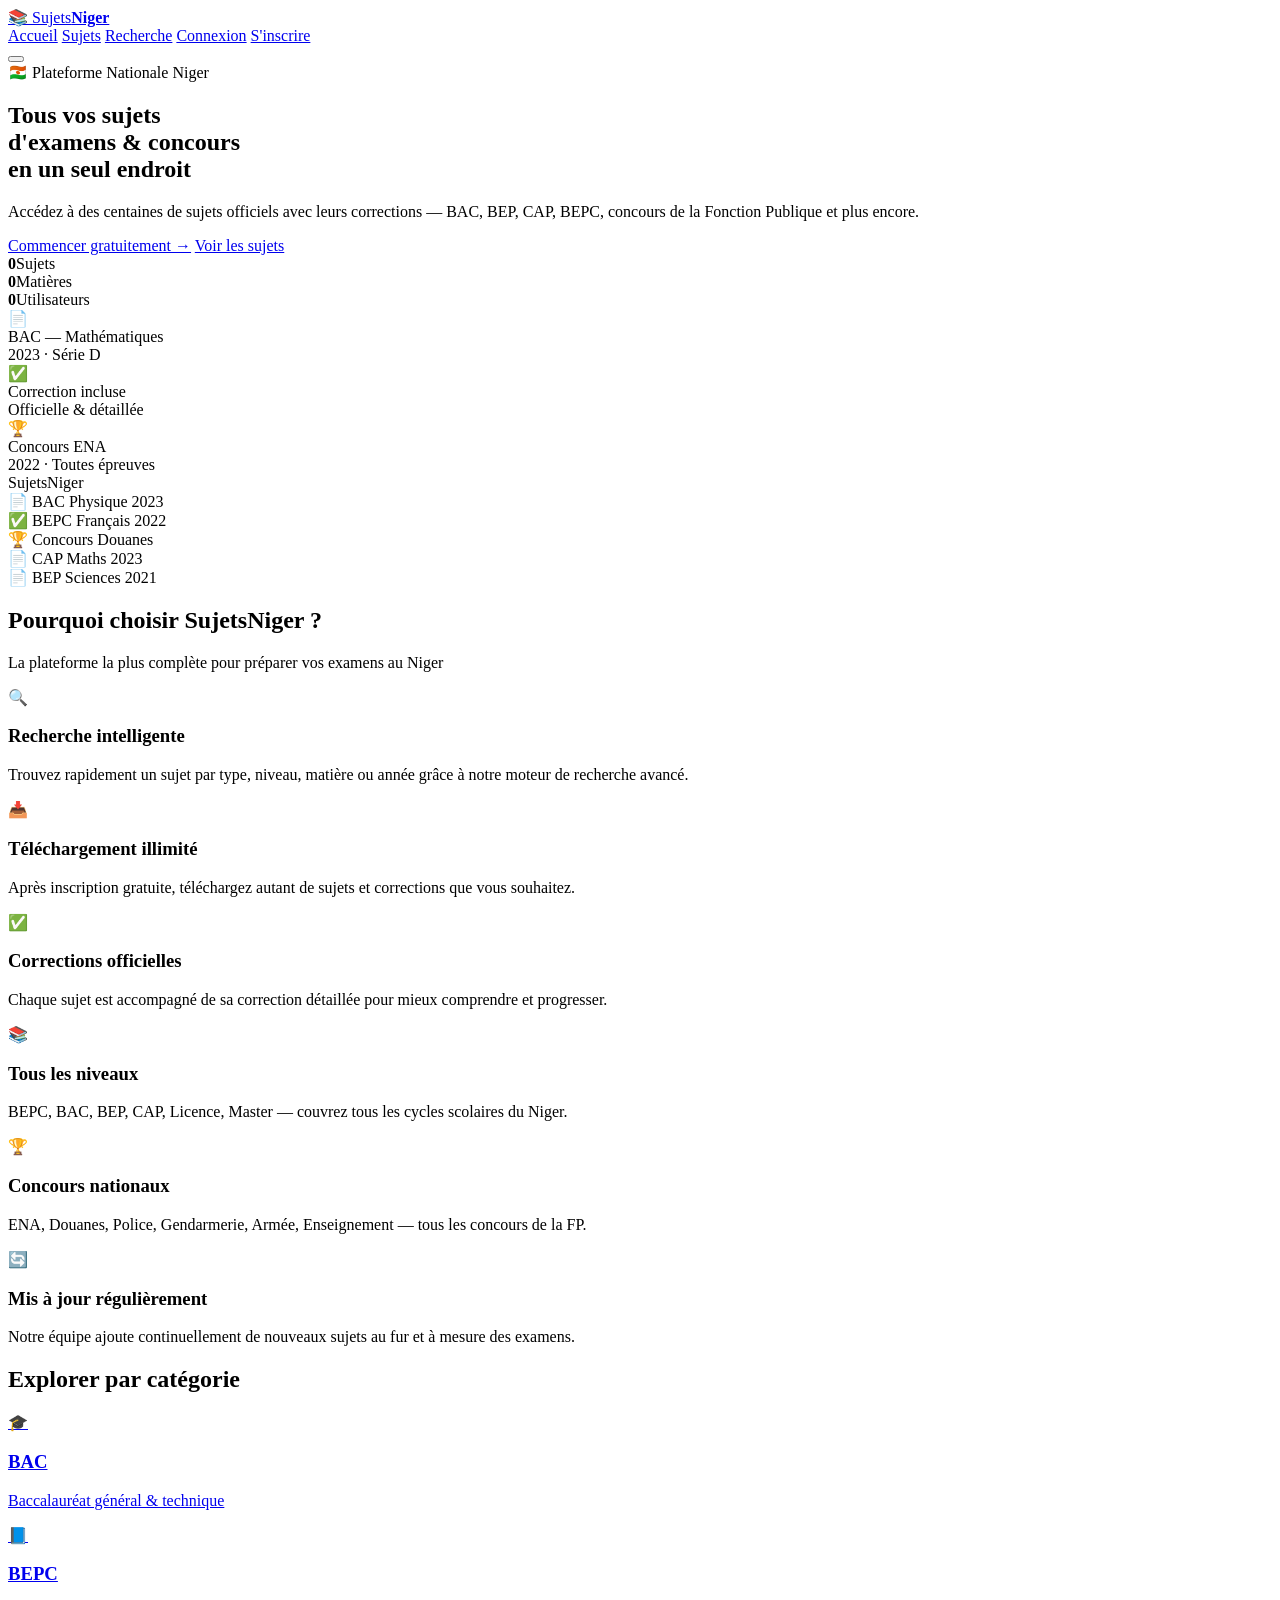
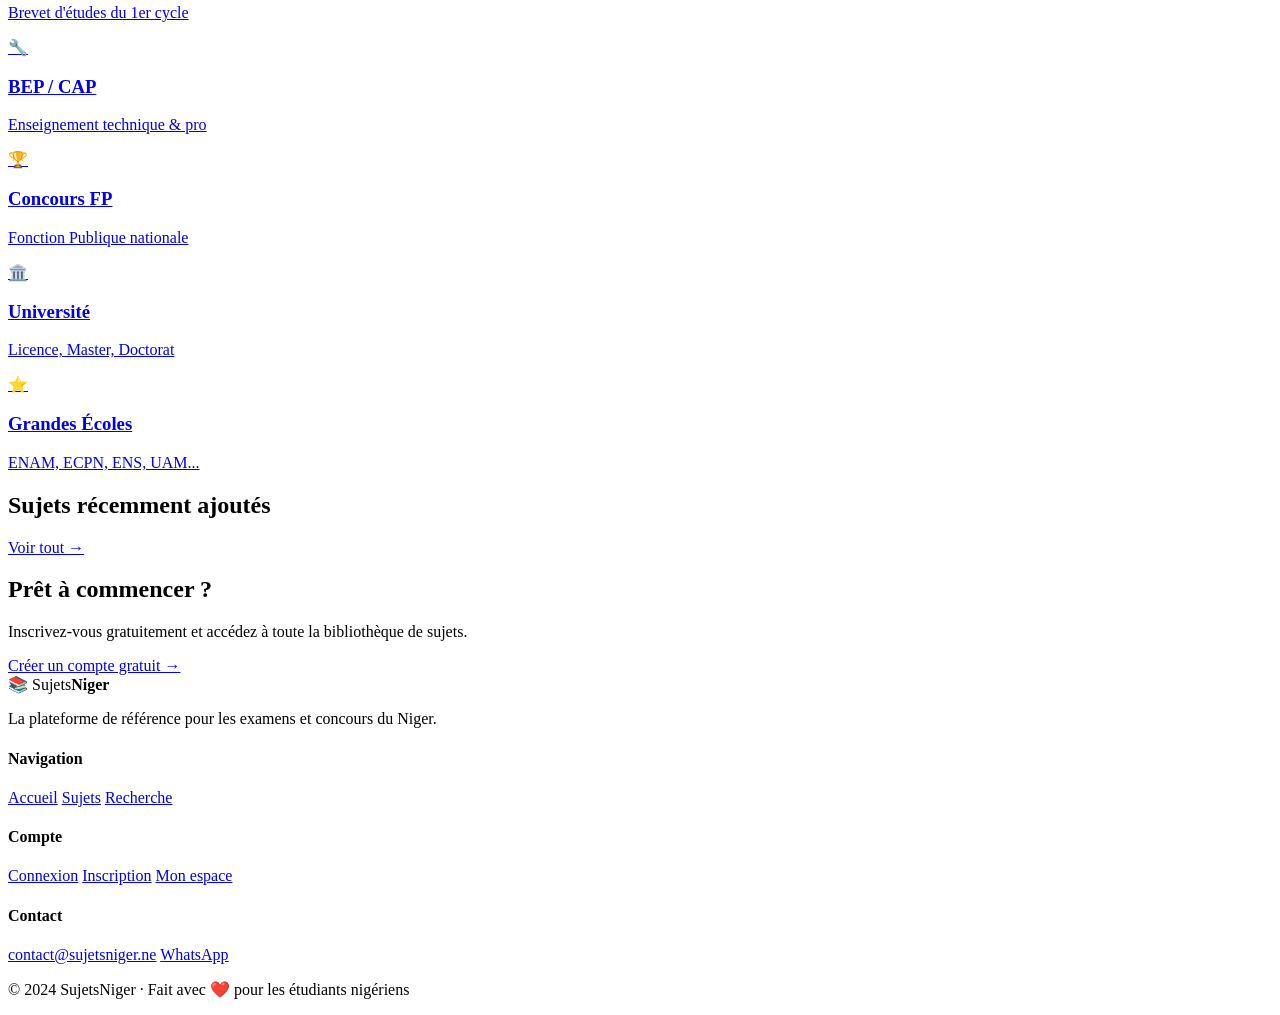
==== index.html @ 1feccb0d "Add files via upload" ====
<!DOCTYPE html>
<html lang="fr">
<head>
  <meta charset="UTF-8">
  <meta name="viewport" content="width=device-width, initial-scale=1.0">
  <title>SujetsNiger — Examens & Concours</title>
  <link rel="stylesheet" href="css/main.css">
  <link rel="stylesheet" href="css/home.css">
  <link rel="preconnect" href="https://fonts.googleapis.com">
  <link href="https://fonts.googleapis.com/css2?family=Playfair+Display:wght@700;900&family=DM+Sans:wght@300;400;500;600&display=swap" rel="stylesheet">
</head>
<body>

<!-- NAV -->
<nav class="navbar" id="navbar">
  <div class="nav-inner">
    <a href="index.html" class="logo">
      <span class="logo-icon">📚</span>
      <span class="logo-text">Sujets<strong>Niger</strong></span>
    </a>
    <div class="nav-links" id="navLinks">
      <a href="index.html" class="active">Accueil</a>
      <a href="pages/sujets.html">Sujets</a>
      <a href="pages/recherche.html">Recherche</a>
      <a href="pages/login.html" class="btn-outline">Connexion</a>
      <a href="pages/register.html" class="btn-primary">S'inscrire</a>
    </div>
    <button class="burger" id="burger" aria-label="Menu">
      <span></span><span></span><span></span>
    </button>
  </div>
</nav>

<!-- HERO -->
<section class="hero">
  <div class="hero-bg">
    <div class="orb orb1"></div>
    <div class="orb orb2"></div>
    <div class="orb orb3"></div>
    <div class="grid-pattern"></div>
  </div>
  <div class="hero-content">
    <div class="hero-badge">🇳🇪 Plateforme Nationale Niger</div>
    <h1 class="hero-title">
      Tous vos sujets<br>
      <span class="gradient-text">d'examens & concours</span><br>
      en un seul endroit
    </h1>
    <p class="hero-sub">
      Accédez à des centaines de sujets officiels avec leurs corrections — 
      BAC, BEP, CAP, BEPC, concours de la Fonction Publique et plus encore.
    </p>
    <div class="hero-actions">
      <a href="pages/register.html" class="btn-hero-primary">Commencer gratuitement →</a>
      <a href="pages/sujets.html" class="btn-hero-ghost">Voir les sujets</a>
    </div>
    <div class="hero-stats">
      <div class="stat"><strong id="cnt-sujets">0</strong><span>Sujets</span></div>
      <div class="stat-sep"></div>
      <div class="stat"><strong id="cnt-matieres">0</strong><span>Matières</span></div>
      <div class="stat-sep"></div>
      <div class="stat"><strong id="cnt-users">0</strong><span>Utilisateurs</span></div>
    </div>
  </div>
  <div class="hero-visual">
    <div class="card-float card-f1">
      <span class="card-emoji">📄</span>
      <div>
        <div class="card-title">BAC — Mathématiques</div>
        <div class="card-sub">2023 · Série D</div>
      </div>
    </div>
    <div class="card-float card-f2">
      <span class="card-emoji">✅</span>
      <div>
        <div class="card-title">Correction incluse</div>
        <div class="card-sub">Officielle & détaillée</div>
      </div>
    </div>
    <div class="card-float card-f3">
      <span class="card-emoji">🏆</span>
      <div>
        <div class="card-title">Concours ENA</div>
        <div class="card-sub">2022 · Toutes épreuves</div>
      </div>
    </div>
    <div class="hero-phone">
      <div class="phone-screen">
        <div class="phone-header">SujetsNiger</div>
        <div class="phone-item">📄 BAC Physique 2023</div>
        <div class="phone-item active">✅ BEPC Français 2022</div>
        <div class="phone-item">🏆 Concours Douanes</div>
        <div class="phone-item">📄 CAP Maths 2023</div>
        <div class="phone-item">📄 BEP Sciences 2021</div>
      </div>
    </div>
  </div>
</section>

<!-- FEATURES -->
<section class="features">
  <div class="container">
    <div class="section-header">
      <h2>Pourquoi choisir SujetsNiger ?</h2>
      <p>La plateforme la plus complète pour préparer vos examens au Niger</p>
    </div>
    <div class="features-grid">
      <div class="feature-card">
        <div class="feature-icon">🔍</div>
        <h3>Recherche intelligente</h3>
        <p>Trouvez rapidement un sujet par type, niveau, matière ou année grâce à notre moteur de recherche avancé.</p>
      </div>
      <div class="feature-card featured">
        <div class="feature-icon">📥</div>
        <h3>Téléchargement illimité</h3>
        <p>Après inscription gratuite, téléchargez autant de sujets et corrections que vous souhaitez.</p>
      </div>
      <div class="feature-card">
        <div class="feature-icon">✅</div>
        <h3>Corrections officielles</h3>
        <p>Chaque sujet est accompagné de sa correction détaillée pour mieux comprendre et progresser.</p>
      </div>
      <div class="feature-card">
        <div class="feature-icon">📚</div>
        <h3>Tous les niveaux</h3>
        <p>BEPC, BAC, BEP, CAP, Licence, Master — couvrez tous les cycles scolaires du Niger.</p>
      </div>
      <div class="feature-card">
        <div class="feature-icon">🏆</div>
        <h3>Concours nationaux</h3>
        <p>ENA, Douanes, Police, Gendarmerie, Armée, Enseignement — tous les concours de la FP.</p>
      </div>
      <div class="feature-card">
        <div class="feature-icon">🔄</div>
        <h3>Mis à jour régulièrement</h3>
        <p>Notre équipe ajoute continuellement de nouveaux sujets au fur et à mesure des examens.</p>
      </div>
    </div>
  </div>
</section>

<!-- CATEGORIES -->
<section class="categories">
  <div class="container">
    <div class="section-header">
      <h2>Explorer par catégorie</h2>
    </div>
    <div class="cat-grid">
      <a href="pages/sujets.html?type=examen&niveau=BAC" class="cat-card">
        <div class="cat-bg" style="--c:#f59e0b"></div>
        <span class="cat-icon">🎓</span>
        <h3>BAC</h3>
        <p>Baccalauréat général & technique</p>
      </a>
      <a href="pages/sujets.html?type=examen&niveau=BEPC" class="cat-card">
        <div class="cat-bg" style="--c:#10b981"></div>
        <span class="cat-icon">📘</span>
        <h3>BEPC</h3>
        <p>Brevet d'études du 1er cycle</p>
      </a>
      <a href="pages/sujets.html?type=examen&niveau=BEP" class="cat-card">
        <div class="cat-bg" style="--c:#6366f1"></div>
        <span class="cat-icon">🔧</span>
        <h3>BEP / CAP</h3>
        <p>Enseignement technique & pro</p>
      </a>
      <a href="pages/sujets.html?type=concours" class="cat-card">
        <div class="cat-bg" style="--c:#ef4444"></div>
        <span class="cat-icon">🏆</span>
        <h3>Concours FP</h3>
        <p>Fonction Publique nationale</p>
      </a>
      <a href="pages/sujets.html?type=concours&niveau=Université" class="cat-card">
        <div class="cat-bg" style="--c:#8b5cf6"></div>
        <span class="cat-icon">🏛️</span>
        <h3>Université</h3>
        <p>Licence, Master, Doctorat</p>
      </a>
      <a href="pages/sujets.html?type=concours&niveau=Grandes Écoles" class="cat-card">
        <div class="cat-bg" style="--c:#0ea5e9"></div>
        <span class="cat-icon">⭐</span>
        <h3>Grandes Écoles</h3>
        <p>ENAM, ECPN, ENS, UAM...</p>
      </a>
    </div>
  </div>
</section>

<!-- RECENT -->
<section class="recent">
  <div class="container">
    <div class="section-header">
      <h2>Sujets récemment ajoutés</h2>
      <a href="pages/sujets.html" class="see-all">Voir tout →</a>
    </div>
    <div class="recent-grid" id="recentGrid">
      <!-- populated by JS -->
    </div>
  </div>
</section>

<!-- CTA -->
<section class="cta-section">
  <div class="container">
    <div class="cta-box">
      <h2>Prêt à commencer ?</h2>
      <p>Inscrivez-vous gratuitement et accédez à toute la bibliothèque de sujets.</p>
      <a href="pages/register.html" class="btn-hero-primary">Créer un compte gratuit →</a>
    </div>
  </div>
</section>

<!-- FOOTER -->
<footer class="footer">
  <div class="container">
    <div class="footer-inner">
      <div class="footer-brand">
        <span class="logo-icon">📚</span>
        <span class="logo-text">Sujets<strong>Niger</strong></span>
        <p>La plateforme de référence pour les examens et concours du Niger.</p>
      </div>
      <div class="footer-links">
        <div class="footer-col">
          <h4>Navigation</h4>
          <a href="index.html">Accueil</a>
          <a href="pages/sujets.html">Sujets</a>
          <a href="pages/recherche.html">Recherche</a>
        </div>
        <div class="footer-col">
          <h4>Compte</h4>
          <a href="pages/login.html">Connexion</a>
          <a href="pages/register.html">Inscription</a>
          <a href="pages/dashboard.html">Mon espace</a>
        </div>
        <div class="footer-col">
          <h4>Contact</h4>
          <a href="mailto:contact@sujetsniger.ne">contact@sujetsniger.ne</a>
          <a href="#">WhatsApp</a>
        </div>
      </div>
    </div>
    <div class="footer-bottom">
      <p>© 2024 SujetsNiger · Fait avec ❤️ pour les étudiants nigériens</p>
    </div>
  </div>
</footer>

<script src="js/db.js"></script>
<script src="js/auth.js"></script>
<script src="js/main.js"></script>
<script src="js/home.js"></script>
</body>
</html>
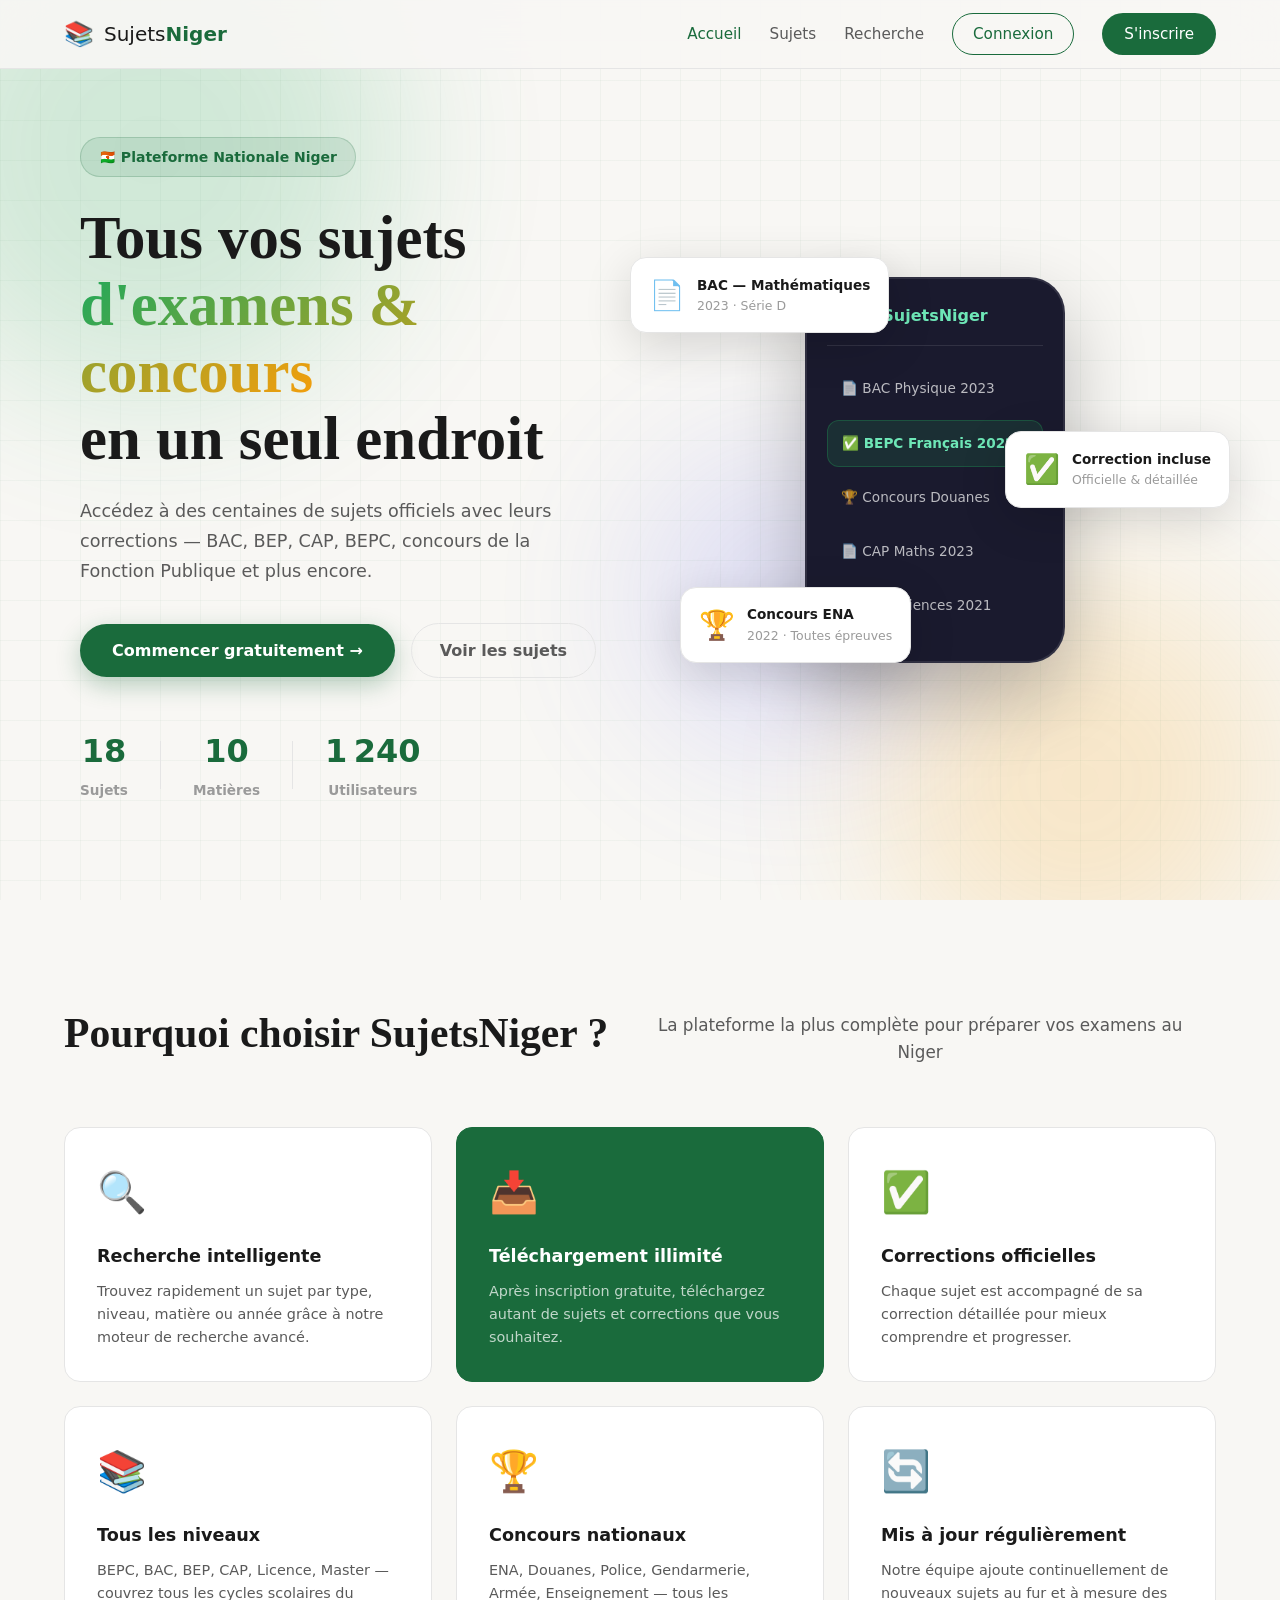
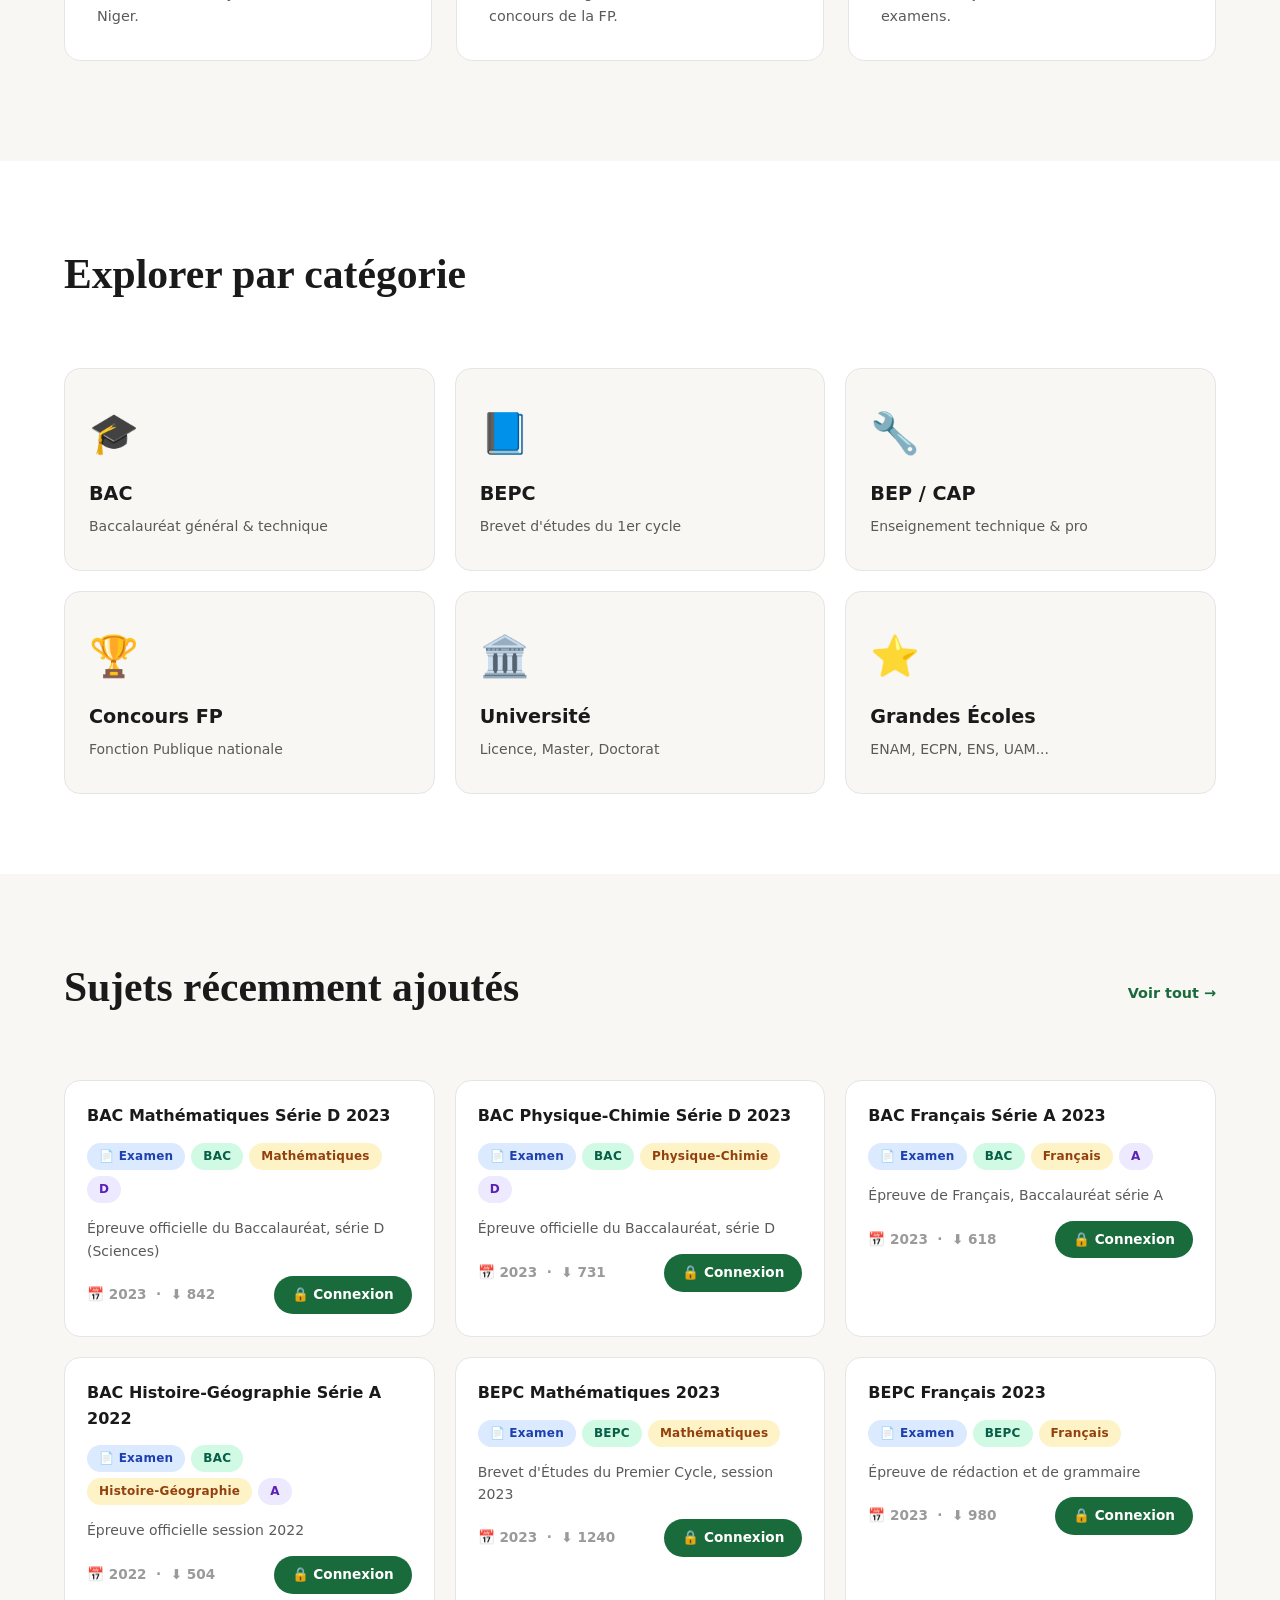
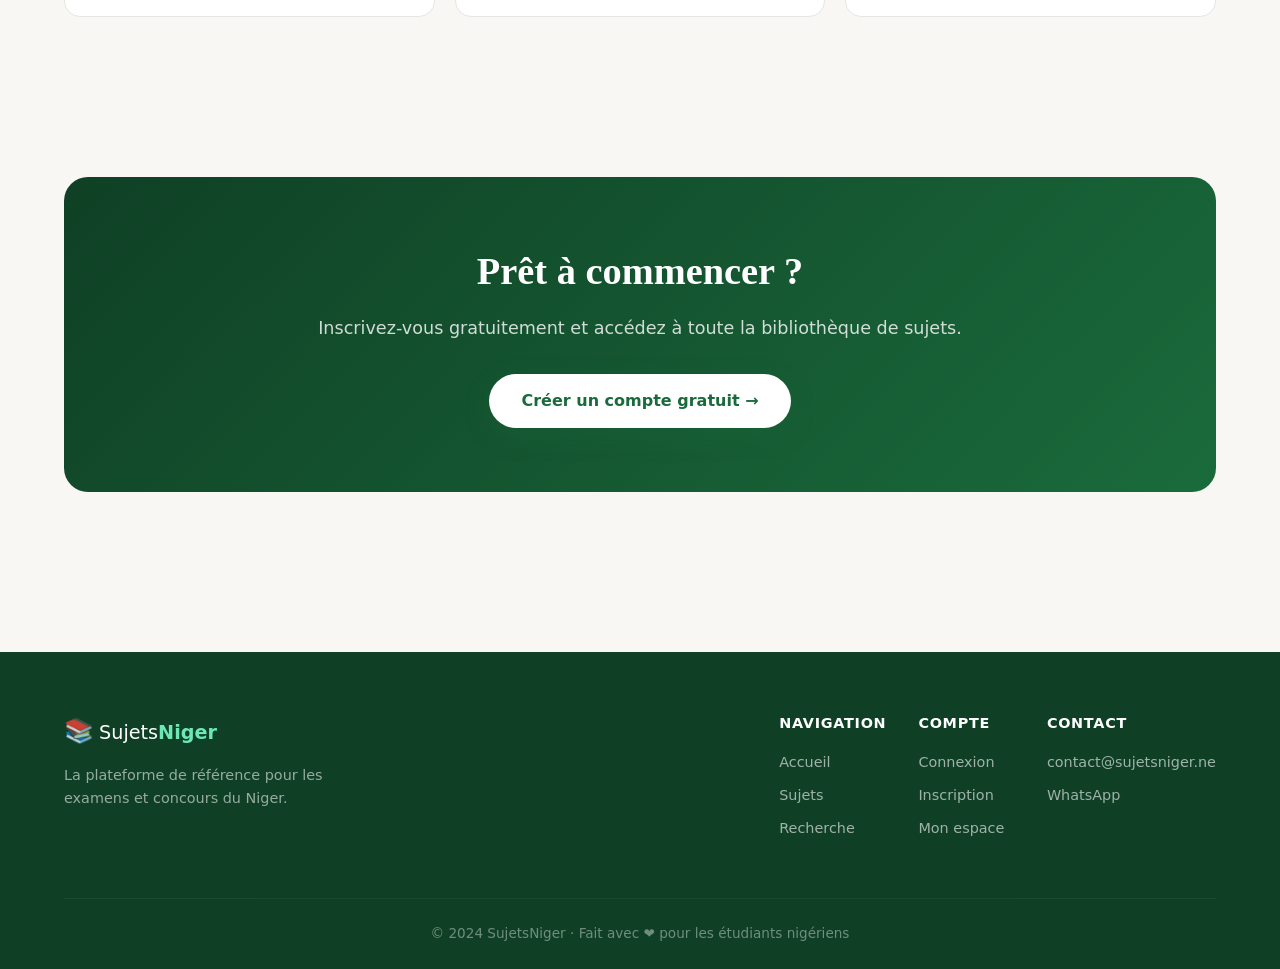
==== commit f2ab6ade: "Update index.html" ====
--- a/index.html
+++ b/index.html
@@ -4,8 +4,8 @@
   <meta charset="UTF-8">
   <meta name="viewport" content="width=device-width, initial-scale=1.0">
   <title>SujetsNiger — Examens & Concours</title>
-  <link rel="stylesheet" href="css/main.css">
-  <link rel="stylesheet" href="css/home.css">
+  <link rel="stylesheet" href="main.css">
+  <link rel="stylesheet" href="home.css">
   <link rel="preconnect" href="https://fonts.googleapis.com">
   <link href="https://fonts.googleapis.com/css2?family=Playfair+Display:wght@700;900&family=DM+Sans:wght@300;400;500;600&display=swap" rel="stylesheet">
 </head>
@@ -20,10 +20,10 @@
     </a>
     <div class="nav-links" id="navLinks">
       <a href="index.html" class="active">Accueil</a>
-      <a href="pages/sujets.html">Sujets</a>
-      <a href="pages/recherche.html">Recherche</a>
-      <a href="pages/login.html" class="btn-outline">Connexion</a>
-      <a href="pages/register.html" class="btn-primary">S'inscrire</a>
+      <a href="sujets.html">Sujets</a>
+      <a href="recherche.html">Recherche</a>
+      <a href="login.html" class="btn-outline">Connexion</a>
+      <a href="register.html" class="btn-primary">S'inscrire</a>
     </div>
     <button class="burger" id="burger" aria-label="Menu">
       <span></span><span></span><span></span>
@@ -51,8 +51,8 @@
       BAC, BEP, CAP, BEPC, concours de la Fonction Publique et plus encore.
     </p>
     <div class="hero-actions">
-      <a href="pages/register.html" class="btn-hero-primary">Commencer gratuitement →</a>
-      <a href="pages/sujets.html" class="btn-hero-ghost">Voir les sujets</a>
+      <a href="register.html" class="btn-hero-primary">Commencer gratuitement →</a>
+      <a href="sujets.html" class="btn-hero-ghost">Voir les sujets</a>
     </div>
     <div class="hero-stats">
       <div class="stat"><strong id="cnt-sujets">0</strong><span>Sujets</span></div>
@@ -146,37 +146,37 @@
       <h2>Explorer par catégorie</h2>
     </div>
     <div class="cat-grid">
-      <a href="pages/sujets.html?type=examen&niveau=BAC" class="cat-card">
+      <a href="sujets.html?type=examen&niveau=BAC" class="cat-card">
         <div class="cat-bg" style="--c:#f59e0b"></div>
         <span class="cat-icon">🎓</span>
         <h3>BAC</h3>
         <p>Baccalauréat général & technique</p>
       </a>
-      <a href="pages/sujets.html?type=examen&niveau=BEPC" class="cat-card">
+      <a href="sujets.html?type=examen&niveau=BEPC" class="cat-card">
         <div class="cat-bg" style="--c:#10b981"></div>
         <span class="cat-icon">📘</span>
         <h3>BEPC</h3>
         <p>Brevet d'études du 1er cycle</p>
       </a>
-      <a href="pages/sujets.html?type=examen&niveau=BEP" class="cat-card">
+      <a href="sujets.html?type=examen&niveau=BEP" class="cat-card">
         <div class="cat-bg" style="--c:#6366f1"></div>
         <span class="cat-icon">🔧</span>
         <h3>BEP / CAP</h3>
         <p>Enseignement technique & pro</p>
       </a>
-      <a href="pages/sujets.html?type=concours" class="cat-card">
+      <a href="sujets.html?type=concours" class="cat-card">
         <div class="cat-bg" style="--c:#ef4444"></div>
         <span class="cat-icon">🏆</span>
         <h3>Concours FP</h3>
         <p>Fonction Publique nationale</p>
       </a>
-      <a href="pages/sujets.html?type=concours&niveau=Université" class="cat-card">
+      <a href="sujets.html?type=concours&niveau=Université" class="cat-card">
         <div class="cat-bg" style="--c:#8b5cf6"></div>
         <span class="cat-icon">🏛️</span>
         <h3>Université</h3>
         <p>Licence, Master, Doctorat</p>
       </a>
-      <a href="pages/sujets.html?type=concours&niveau=Grandes Écoles" class="cat-card">
+      <a href="sujets.html?type=concours&niveau=Grandes Écoles" class="cat-card">
         <div class="cat-bg" style="--c:#0ea5e9"></div>
         <span class="cat-icon">⭐</span>
         <h3>Grandes Écoles</h3>
@@ -191,7 +191,7 @@
   <div class="container">
     <div class="section-header">
       <h2>Sujets récemment ajoutés</h2>
-      <a href="pages/sujets.html" class="see-all">Voir tout →</a>
+      <a href="sujets.html" class="see-all">Voir tout →</a>
     </div>
     <div class="recent-grid" id="recentGrid">
       <!-- populated by JS -->
@@ -205,7 +205,7 @@
     <div class="cta-box">
       <h2>Prêt à commencer ?</h2>
       <p>Inscrivez-vous gratuitement et accédez à toute la bibliothèque de sujets.</p>
-      <a href="pages/register.html" class="btn-hero-primary">Créer un compte gratuit →</a>
+      <a href="register.html" class="btn-hero-primary">Créer un compte gratuit →</a>
     </div>
   </div>
 </section>
@@ -223,14 +223,14 @@
         <div class="footer-col">
           <h4>Navigation</h4>
           <a href="index.html">Accueil</a>
-          <a href="pages/sujets.html">Sujets</a>
-          <a href="pages/recherche.html">Recherche</a>
+          <a href="sujets.html">Sujets</a>
+          <a href="recherche.html">Recherche</a>
         </div>
         <div class="footer-col">
           <h4>Compte</h4>
-          <a href="pages/login.html">Connexion</a>
-          <a href="pages/register.html">Inscription</a>
-          <a href="pages/dashboard.html">Mon espace</a>
+          <a href="login.html">Connexion</a>
+          <a href="register.html">Inscription</a>
+          <a href="dashboard.html">Mon espace</a>
         </div>
         <div class="footer-col">
           <h4>Contact</h4>
@@ -245,9 +245,9 @@
   </div>
 </footer>
 
-<script src="js/db.js"></script>
-<script src="js/auth.js"></script>
-<script src="js/main.js"></script>
-<script src="js/home.js"></script>
+<script src="db.js"></script>
+<script src="auth.js"></script>
+<script src="main.js"></script>
+<script src="home.js"></script>
 </body>
 </html>
--- a/main.css
+++ b/main.css
@@ -0,0 +1,504 @@
+/* ===== RESET & VARS ===== */
+*, *::before, *::after { box-sizing: border-box; margin: 0; padding: 0; }
+
+:root {
+  --primary: #1a6b3c;
+  --primary-light: #22a85a;
+  --primary-dark: #0f4025;
+  --accent: #f59e0b;
+  --accent2: #ef4444;
+  --bg: #f8f7f4;
+  --bg2: #ffffff;
+  --text: #1a1a1a;
+  --text2: #5a5a5a;
+  --text3: #9a9a9a;
+  --border: #e5e5e5;
+  --shadow: 0 4px 24px rgba(0,0,0,.08);
+  --shadow-lg: 0 12px 48px rgba(0,0,0,.14);
+  --radius: 16px;
+  --radius-sm: 10px;
+  --font-display: 'Playfair Display', Georgia, serif;
+  --font-body: 'DM Sans', system-ui, sans-serif;
+}
+
+html { scroll-behavior: smooth; }
+
+body {
+  font-family: var(--font-body);
+  background: var(--bg);
+  color: var(--text);
+  line-height: 1.6;
+  overflow-x: hidden;
+}
+
+.container {
+  max-width: 1200px;
+  margin: 0 auto;
+  padding: 0 24px;
+}
+
+/* ===== NAVBAR ===== */
+.navbar {
+  position: fixed;
+  top: 0; left: 0; right: 0;
+  z-index: 1000;
+  background: rgba(248,247,244,0.9);
+  backdrop-filter: blur(20px);
+  border-bottom: 1px solid var(--border);
+  transition: box-shadow .3s;
+}
+.navbar.scrolled { box-shadow: var(--shadow); }
+.nav-inner {
+  max-width: 1200px;
+  margin: 0 auto;
+  padding: 0 24px;
+  height: 68px;
+  display: flex;
+  align-items: center;
+  justify-content: space-between;
+}
+.logo {
+  display: flex; align-items: center; gap: 10px;
+  text-decoration: none; color: var(--text);
+  font-size: 1.25rem;
+}
+.logo-icon { font-size: 1.5rem; }
+.logo-text strong { color: var(--primary); }
+
+.nav-links {
+  display: flex; align-items: center; gap: 28px;
+}
+.nav-links a {
+  text-decoration: none;
+  color: var(--text2);
+  font-weight: 500;
+  font-size: .95rem;
+  transition: color .2s;
+}
+.nav-links a:hover, .nav-links a.active { color: var(--primary); }
+
+.btn-outline {
+  border: 1.5px solid var(--primary) !important;
+  color: var(--primary) !important;
+  padding: 8px 20px;
+  border-radius: 50px;
+  transition: all .2s !important;
+}
+.btn-outline:hover { background: var(--primary); color: #fff !important; }
+
+.btn-primary {
+  background: var(--primary);
+  color: #fff !important;
+  padding: 9px 22px;
+  border-radius: 50px;
+  font-weight: 600;
+  transition: all .2s !important;
+}
+.btn-primary:hover { background: var(--primary-light); transform: translateY(-1px); }
+
+.burger {
+  display: none;
+  flex-direction: column; gap: 5px;
+  background: none; border: none; cursor: pointer;
+  padding: 6px;
+}
+.burger span {
+  display: block; width: 24px; height: 2px;
+  background: var(--text);
+  border-radius: 2px;
+  transition: all .3s;
+}
+
+/* ===== BUTTONS ===== */
+.btn-hero-primary {
+  display: inline-flex; align-items: center; gap: 8px;
+  background: var(--primary);
+  color: #fff;
+  padding: 14px 32px;
+  border-radius: 50px;
+  font-weight: 700;
+  font-size: 1rem;
+  text-decoration: none;
+  transition: all .25s;
+  box-shadow: 0 8px 24px rgba(26,107,60,.3);
+}
+.btn-hero-primary:hover { background: var(--primary-light); transform: translateY(-2px); box-shadow: 0 12px 32px rgba(26,107,60,.4); }
+
+.btn-hero-ghost {
+  display: inline-flex; align-items: center;
+  color: var(--text2);
+  padding: 14px 28px;
+  border-radius: 50px;
+  font-weight: 600;
+  font-size: 1rem;
+  text-decoration: none;
+  border: 1.5px solid var(--border);
+  transition: all .25s;
+}
+.btn-hero-ghost:hover { border-color: var(--primary); color: var(--primary); background: rgba(26,107,60,.04); }
+
+/* ===== FORM SHARED ===== */
+.form-group { margin-bottom: 20px; }
+.form-group label {
+  display: block; font-weight: 600; font-size: .875rem;
+  margin-bottom: 8px; color: var(--text);
+}
+.form-group input,
+.form-group select,
+.form-group textarea {
+  width: 100%;
+  padding: 12px 16px;
+  border: 1.5px solid var(--border);
+  border-radius: var(--radius-sm);
+  font-family: var(--font-body);
+  font-size: .95rem;
+  background: var(--bg2);
+  color: var(--text);
+  transition: border-color .2s, box-shadow .2s;
+  outline: none;
+}
+.form-group input:focus,
+.form-group select:focus,
+.form-group textarea:focus {
+  border-color: var(--primary);
+  box-shadow: 0 0 0 3px rgba(26,107,60,.12);
+}
+.form-group textarea { resize: vertical; min-height: 100px; }
+.form-group .input-icon { position: relative; }
+.form-group .input-icon input { padding-left: 44px; }
+.form-group .input-icon .icon {
+  position: absolute; left: 14px; top: 50%; transform: translateY(-50%);
+  font-size: 1.1rem; pointer-events: none;
+}
+
+/* ===== BADGES ===== */
+.badge {
+  display: inline-flex; align-items: center;
+  padding: 4px 12px; border-radius: 50px;
+  font-size: .75rem; font-weight: 700;
+  letter-spacing: .02em;
+}
+.badge-green { background: #d1fae5; color: #065f46; }
+.badge-blue { background: #dbeafe; color: #1e40af; }
+.badge-yellow { background: #fef3c7; color: #92400e; }
+.badge-red { background: #fee2e2; color: #991b1b; }
+.badge-purple { background: #ede9fe; color: #5b21b6; }
+
+/* ===== ALERTS ===== */
+.alert {
+  padding: 14px 18px;
+  border-radius: var(--radius-sm);
+  margin-bottom: 16px;
+  font-size: .9rem;
+  font-weight: 500;
+  display: none;
+}
+.alert.show { display: flex; align-items: center; gap: 10px; }
+.alert-success { background: #d1fae5; color: #065f46; border: 1px solid #6ee7b7; }
+.alert-error { background: #fee2e2; color: #991b1b; border: 1px solid #fca5a5; }
+.alert-info { background: #dbeafe; color: #1e40af; border: 1px solid #93c5fd; }
+
+/* ===== SECTION HEADER ===== */
+.section-header {
+  text-align: center;
+  margin-bottom: 48px;
+}
+.section-header h2 {
+  font-family: var(--font-display);
+  font-size: clamp(1.8rem, 4vw, 2.6rem);
+  color: var(--text);
+  margin-bottom: 12px;
+}
+.section-header p { color: var(--text2); font-size: 1.05rem; max-width: 560px; margin: 0 auto; }
+
+/* ===== SEARCH BAR ===== */
+.search-bar {
+  display: flex; align-items: center;
+  background: var(--bg2);
+  border: 1.5px solid var(--border);
+  border-radius: 50px;
+  padding: 8px 8px 8px 20px;
+  gap: 8px;
+  box-shadow: var(--shadow);
+  transition: border-color .2s, box-shadow .2s;
+}
+.search-bar:focus-within {
+  border-color: var(--primary);
+  box-shadow: 0 0 0 4px rgba(26,107,60,.1);
+}
+.search-bar input {
+  flex: 1; border: none; background: none;
+  font-family: var(--font-body); font-size: 1rem;
+  color: var(--text); outline: none;
+}
+.search-bar button {
+  background: var(--primary); color: #fff;
+  border: none; border-radius: 50px;
+  padding: 10px 22px; font-weight: 700;
+  cursor: pointer; transition: background .2s;
+  font-family: var(--font-body);
+}
+.search-bar button:hover { background: var(--primary-light); }
+
+/* ===== SUJET CARD ===== */
+.sujet-card {
+  background: var(--bg2);
+  border: 1.5px solid var(--border);
+  border-radius: var(--radius);
+  padding: 22px;
+  transition: all .25s;
+  display: flex; flex-direction: column; gap: 14px;
+  position: relative;
+  overflow: hidden;
+}
+.sujet-card::before {
+  content: '';
+  position: absolute; top: 0; left: 0;
+  width: 4px; height: 100%;
+  background: var(--primary);
+  transform: scaleY(0);
+  transition: transform .25s;
+  transform-origin: bottom;
+}
+.sujet-card:hover { box-shadow: var(--shadow-lg); transform: translateY(-3px); border-color: transparent; }
+.sujet-card:hover::before { transform: scaleY(1); }
+
+.sujet-card-header { display: flex; justify-content: space-between; align-items: flex-start; gap: 12px; }
+.sujet-card-title { font-weight: 700; font-size: 1rem; color: var(--text); }
+.sujet-card-meta { display: flex; flex-wrap: wrap; gap: 6px; }
+.sujet-card-footer { display: flex; justify-content: space-between; align-items: center; }
+.sujet-card-year { font-size: .85rem; color: var(--text3); font-weight: 600; }
+
+.btn-download {
+  display: inline-flex; align-items: center; gap: 6px;
+  background: var(--primary); color: #fff;
+  padding: 8px 18px; border-radius: 50px;
+  font-size: .85rem; font-weight: 700;
+  text-decoration: none;
+  border: none; cursor: pointer;
+  font-family: var(--font-body);
+  transition: all .2s;
+}
+.btn-download:hover { background: var(--primary-light); transform: translateY(-1px); }
+.btn-download.correction { background: #f59e0b; }
+.btn-download.correction:hover { background: #d97706; }
+
+/* ===== PAGINATION ===== */
+.pagination {
+  display: flex; justify-content: center; gap: 8px;
+  margin-top: 40px;
+}
+.page-btn {
+  width: 40px; height: 40px;
+  border-radius: 50%; border: 1.5px solid var(--border);
+  background: var(--bg2); cursor: pointer;
+  font-weight: 700; font-size: .9rem;
+  transition: all .2s;
+  font-family: var(--font-body);
+}
+.page-btn:hover, .page-btn.active {
+  background: var(--primary); color: #fff; border-color: var(--primary);
+}
+
+/* ===== FOOTER ===== */
+.footer {
+  background: var(--primary-dark);
+  color: rgba(255,255,255,.8);
+  padding: 60px 0 24px;
+  margin-top: 80px;
+}
+.footer-inner {
+  display: grid; grid-template-columns: 1.5fr 1fr;
+  gap: 60px; margin-bottom: 48px;
+}
+.footer-brand .logo-text { color: #fff; font-size: 1.2rem; }
+.footer-brand .logo-text strong { color: #6ee7b7; }
+.footer-brand p { margin-top: 14px; font-size: .9rem; opacity: .7; max-width: 300px; }
+.footer-links { display: grid; grid-template-columns: repeat(3, 1fr); gap: 32px; }
+.footer-col h4 { color: #fff; font-weight: 700; margin-bottom: 16px; font-size: .9rem; text-transform: uppercase; letter-spacing: .05em; }
+.footer-col a { display: block; color: rgba(255,255,255,.6); text-decoration: none; font-size: .9rem; margin-bottom: 10px; transition: color .2s; }
+.footer-col a:hover { color: #6ee7b7; }
+.footer-bottom {
+  border-top: 1px solid rgba(255,255,255,.1);
+  padding-top: 24px; text-align: center;
+  font-size: .85rem; opacity: .5;
+}
+
+/* ===== AUTH PAGES ===== */
+.auth-page {
+  min-height: 100vh;
+  display: flex; align-items: center; justify-content: center;
+  padding: 100px 24px 40px;
+  background: var(--bg);
+}
+.auth-card {
+  width: 100%; max-width: 460px;
+  background: var(--bg2);
+  border: 1.5px solid var(--border);
+  border-radius: 24px;
+  padding: 40px;
+  box-shadow: var(--shadow-lg);
+}
+.auth-header { text-align: center; margin-bottom: 32px; }
+.auth-header h1 { font-family: var(--font-display); font-size: 2rem; margin-bottom: 8px; }
+.auth-header p { color: var(--text2); font-size: .95rem; }
+.auth-footer { text-align: center; margin-top: 24px; font-size: .9rem; color: var(--text2); }
+.auth-footer a { color: var(--primary); font-weight: 600; text-decoration: none; }
+.auth-footer a:hover { text-decoration: underline; }
+
+.btn-submit {
+  width: 100%;
+  padding: 14px;
+  background: var(--primary);
+  color: #fff;
+  border: none;
+  border-radius: 50px;
+  font-family: var(--font-body);
+  font-size: 1rem;
+  font-weight: 700;
+  cursor: pointer;
+  transition: all .25s;
+  margin-top: 8px;
+}
+.btn-submit:hover { background: var(--primary-light); transform: translateY(-1px); }
+.btn-submit:active { transform: translateY(0); }
+
+/* ===== LOADER ===== */
+.loader {
+  display: inline-block; width: 20px; height: 20px;
+  border: 2.5px solid rgba(255,255,255,.3);
+  border-top-color: #fff;
+  border-radius: 50%;
+  animation: spin .7s linear infinite;
+  vertical-align: middle;
+}
+@keyframes spin { to { transform: rotate(360deg); } }
+
+/* ===== GRADIENT TEXT ===== */
+.gradient-text {
+  background: linear-gradient(135deg, var(--primary-light), var(--accent));
+  -webkit-background-clip: text;
+  -webkit-text-fill-color: transparent;
+  background-clip: text;
+}
+
+/* ===== DASHBOARD ===== */
+.dashboard-page {
+  min-height: 100vh;
+  padding-top: 68px;
+  display: flex;
+}
+.sidebar {
+  width: 260px; min-height: calc(100vh - 68px);
+  background: var(--bg2);
+  border-right: 1.5px solid var(--border);
+  padding: 32px 16px;
+  position: sticky; top: 68px;
+  height: calc(100vh - 68px);
+  overflow-y: auto;
+  flex-shrink: 0;
+}
+.sidebar-user {
+  padding: 16px; background: var(--primary);
+  border-radius: var(--radius); color: #fff;
+  margin-bottom: 24px;
+}
+.sidebar-user strong { display: block; font-size: 1rem; }
+.sidebar-user span { font-size: .8rem; opacity: .8; }
+.sidebar-nav a {
+  display: flex; align-items: center; gap: 12px;
+  padding: 11px 14px; border-radius: var(--radius-sm);
+  text-decoration: none; color: var(--text2);
+  font-weight: 500; font-size: .95rem;
+  margin-bottom: 4px; transition: all .2s;
+}
+.sidebar-nav a:hover, .sidebar-nav a.active {
+  background: rgba(26,107,60,.08); color: var(--primary);
+}
+.sidebar-nav a .nav-icon { font-size: 1.1rem; width: 20px; text-align: center; }
+
+.main-content { flex: 1; padding: 32px; overflow-x: hidden; }
+.page-title { font-family: var(--font-display); font-size: 1.8rem; margin-bottom: 24px; }
+
+/* ===== STATS CARDS ===== */
+.stats-row { display: grid; grid-template-columns: repeat(auto-fit, minmax(200px, 1fr)); gap: 20px; margin-bottom: 32px; }
+.stat-card {
+  background: var(--bg2); border: 1.5px solid var(--border);
+  border-radius: var(--radius); padding: 24px;
+  display: flex; align-items: center; gap: 16px;
+}
+.stat-icon { font-size: 2rem; }
+.stat-label { font-size: .85rem; color: var(--text2); margin-bottom: 4px; }
+.stat-value { font-size: 1.6rem; font-weight: 800; color: var(--text); }
+
+/* ===== TABLE ===== */
+.data-table {
+  width: 100%; border-collapse: collapse;
+  font-size: .9rem;
+}
+.data-table th {
+  background: var(--bg); text-align: left;
+  padding: 12px 16px; font-weight: 700;
+  color: var(--text2); font-size: .8rem;
+  text-transform: uppercase; letter-spacing: .05em;
+  border-bottom: 1.5px solid var(--border);
+}
+.data-table td {
+  padding: 14px 16px;
+  border-bottom: 1px solid var(--border);
+  vertical-align: middle;
+}
+.data-table tr:last-child td { border-bottom: none; }
+.data-table tr:hover td { background: rgba(26,107,60,.03); }
+.table-wrap {
+  background: var(--bg2); border: 1.5px solid var(--border);
+  border-radius: var(--radius); overflow: hidden;
+}
+
+/* ===== ACTION BUTTONS ===== */
+.btn-action {
+  padding: 6px 14px; border-radius: 50px;
+  border: 1.5px solid; font-size: .8rem;
+  font-weight: 700; cursor: pointer;
+  font-family: var(--font-body); transition: all .2s;
+  text-decoration: none; display: inline-flex; align-items: center; gap: 4px;
+}
+.btn-edit { color: var(--primary); border-color: var(--primary); background: none; }
+.btn-edit:hover { background: var(--primary); color: #fff; }
+.btn-delete { color: var(--accent2); border-color: var(--accent2); background: none; }
+.btn-delete:hover { background: var(--accent2); color: #fff; }
+
+/* ===== MODAL ===== */
+.modal-overlay {
+  position: fixed; inset: 0; background: rgba(0,0,0,.5);
+  z-index: 2000; display: flex; align-items: center; justify-content: center;
+  padding: 24px; opacity: 0; pointer-events: none; transition: opacity .25s;
+}
+.modal-overlay.open { opacity: 1; pointer-events: all; }
+.modal {
+  background: var(--bg2); border-radius: 24px;
+  padding: 36px; width: 100%; max-width: 560px;
+  max-height: 90vh; overflow-y: auto;
+  transform: scale(.95) translateY(20px);
+  transition: transform .25s;
+  box-shadow: var(--shadow-lg);
+}
+.modal-overlay.open .modal { transform: scale(1) translateY(0); }
+.modal-header { display: flex; justify-content: space-between; align-items: center; margin-bottom: 28px; }
+.modal-header h2 { font-family: var(--font-display); font-size: 1.5rem; }
+.modal-close { background: none; border: none; font-size: 1.5rem; cursor: pointer; opacity: .5; transition: opacity .2s; }
+.modal-close:hover { opacity: 1; }
+
+/* ===== RESPONSIVE ===== */
+@media(max-width: 900px) {
+  .nav-links { display: none; position: absolute; top: 68px; left: 0; right: 0; background: var(--bg2); flex-direction: column; align-items: stretch; padding: 16px 24px 24px; border-bottom: 1.5px solid var(--border); gap: 8px; box-shadow: var(--shadow); }
+  .nav-links.open { display: flex; }
+  .burger { display: flex; }
+  .sidebar { display: none; }
+  .footer-inner { grid-template-columns: 1fr; gap: 32px; }
+  .footer-links { grid-template-columns: repeat(2, 1fr); }
+}
+@media(max-width: 600px) {
+  .main-content { padding: 20px 16px; }
+  .auth-card { padding: 28px 20px; }
+}
--- a/home.css
+++ b/home.css
@@ -0,0 +1,219 @@
+/* ===== HERO ===== */
+.hero {
+  min-height: 100vh;
+  display: grid;
+  grid-template-columns: 1fr 1fr;
+  align-items: center;
+  gap: 60px;
+  padding: 120px 80px 80px;
+  position: relative;
+  overflow: hidden;
+}
+.hero-bg { position: absolute; inset: 0; z-index: 0; }
+.orb {
+  position: absolute; border-radius: 50%;
+  filter: blur(80px); opacity: .18;
+}
+.orb1 { width: 500px; height: 500px; background: #22a85a; top: -100px; left: -100px; }
+.orb2 { width: 400px; height: 400px; background: #f59e0b; bottom: -80px; right: 0; }
+.orb3 { width: 300px; height: 300px; background: #6366f1; top: 50%; left: 50%; }
+.grid-pattern {
+  position: absolute; inset: 0;
+  background-image: linear-gradient(rgba(26,107,60,.04) 1px, transparent 1px),
+    linear-gradient(90deg, rgba(26,107,60,.04) 1px, transparent 1px);
+  background-size: 40px 40px;
+}
+
+.hero-content { position: relative; z-index: 1; }
+.hero-badge {
+  display: inline-flex; align-items: center; gap: 8px;
+  background: rgba(26,107,60,.1); color: var(--primary);
+  border: 1px solid rgba(26,107,60,.2);
+  padding: 8px 18px; border-radius: 50px;
+  font-size: .875rem; font-weight: 700;
+  margin-bottom: 28px;
+  animation: fadeUp .6s ease both;
+}
+.hero-title {
+  font-family: var(--font-display);
+  font-size: clamp(2.4rem, 5vw, 3.8rem);
+  font-weight: 900;
+  line-height: 1.1;
+  margin-bottom: 24px;
+  animation: fadeUp .6s ease .1s both;
+}
+.hero-sub {
+  font-size: 1.1rem; color: var(--text2);
+  max-width: 480px; line-height: 1.7;
+  margin-bottom: 36px;
+  animation: fadeUp .6s ease .2s both;
+}
+.hero-actions {
+  display: flex; align-items: center; gap: 16px;
+  flex-wrap: wrap;
+  animation: fadeUp .6s ease .3s both;
+}
+.hero-stats {
+  display: flex; align-items: center; gap: 32px;
+  margin-top: 48px;
+  animation: fadeUp .6s ease .4s both;
+}
+.hero-stats .stat { text-align: center; }
+.hero-stats .stat strong { display: block; font-size: 2rem; font-weight: 900; color: var(--primary); }
+.hero-stats .stat span { font-size: .85rem; color: var(--text3); font-weight: 600; }
+.stat-sep { width: 1px; height: 48px; background: var(--border); }
+
+.hero-visual {
+  position: relative; z-index: 1;
+  animation: fadeUp .6s ease .2s both;
+}
+.hero-phone {
+  width: 260px; margin: 0 auto;
+  background: #1a1a2e;
+  border-radius: 36px;
+  padding: 24px 20px;
+  box-shadow: 0 32px 80px rgba(0,0,0,.25);
+  border: 2px solid rgba(255,255,255,.1);
+}
+.phone-header {
+  color: #6ee7b7; font-weight: 800; font-size: 1rem;
+  text-align: center; margin-bottom: 20px;
+  padding-bottom: 16px; border-bottom: 1px solid rgba(255,255,255,.1);
+}
+.phone-item {
+  padding: 12px 14px; border-radius: 12px;
+  color: rgba(255,255,255,.7); font-size: .85rem;
+  margin-bottom: 8px; transition: all .2s;
+  cursor: default;
+}
+.phone-item.active {
+  background: rgba(34,168,90,.15);
+  color: #6ee7b7; font-weight: 600;
+  border: 1px solid rgba(34,168,90,.3);
+}
+.phone-item:hover {
+  background: rgba(255,255,255,.05);
+  color: rgba(255,255,255,.9);
+}
+
+.card-float {
+  position: absolute;
+  background: var(--bg2);
+  border: 1.5px solid var(--border);
+  border-radius: 16px;
+  padding: 14px 18px;
+  display: flex; align-items: center; gap: 12px;
+  box-shadow: var(--shadow-lg);
+  font-size: .85rem;
+  animation: float 3s ease-in-out infinite;
+}
+.card-float .card-emoji { font-size: 1.8rem; }
+.card-float .card-title { font-weight: 700; color: var(--text); }
+.card-float .card-sub { color: var(--text3); font-size: .78rem; }
+
+.card-f1 { top: -20px; left: -40px; animation-delay: 0s; }
+.card-f2 { top: 40%; right: -30px; animation-delay: 1s; }
+.card-f3 { bottom: 0; left: 10px; animation-delay: 2s; }
+
+@keyframes float {
+  0%, 100% { transform: translateY(0); }
+  50% { transform: translateY(-10px); }
+}
+
+/* ===== FEATURES ===== */
+.features { padding: 100px 0; }
+.features-grid {
+  display: grid;
+  grid-template-columns: repeat(3, 1fr);
+  gap: 24px;
+}
+.feature-card {
+  background: var(--bg2);
+  border: 1.5px solid var(--border);
+  border-radius: var(--radius);
+  padding: 32px;
+  transition: all .3s;
+}
+.feature-card:hover { box-shadow: var(--shadow-lg); transform: translateY(-4px); }
+.feature-card.featured {
+  background: var(--primary);
+  color: #fff;
+  border-color: var(--primary);
+}
+.feature-card.featured p { opacity: .85; }
+.feature-icon { font-size: 2.5rem; margin-bottom: 18px; }
+.feature-card h3 { font-size: 1.1rem; font-weight: 700; margin-bottom: 10px; }
+.feature-card p { font-size: .9rem; color: var(--text2); line-height: 1.6; }
+.feature-card.featured p { color: rgba(255,255,255,.85); }
+
+/* ===== CATEGORIES ===== */
+.categories { padding: 80px 0; background: var(--bg2); }
+.cat-grid {
+  display: grid;
+  grid-template-columns: repeat(3, 1fr);
+  gap: 20px;
+}
+.cat-card {
+  position: relative; overflow: hidden;
+  border-radius: var(--radius);
+  padding: 32px 24px;
+  text-decoration: none; color: var(--text);
+  border: 1.5px solid var(--border);
+  transition: all .3s;
+  background: var(--bg);
+}
+.cat-bg {
+  position: absolute; inset: 0;
+  background: var(--c);
+  opacity: 0; transition: opacity .3s;
+}
+.cat-card:hover .cat-bg { opacity: .06; }
+.cat-card:hover { transform: translateY(-4px); box-shadow: var(--shadow-lg); border-color: transparent; }
+.cat-icon { font-size: 2.5rem; display: block; margin-bottom: 14px; position: relative; z-index: 1; }
+.cat-card h3 { font-weight: 800; font-size: 1.2rem; position: relative; z-index: 1; margin-bottom: 6px; }
+.cat-card p { font-size: .875rem; color: var(--text2); position: relative; z-index: 1; }
+
+/* ===== RECENT ===== */
+.recent { padding: 80px 0; }
+.section-header { display: flex; justify-content: space-between; align-items: center; flex-wrap: wrap; gap: 16px; }
+.section-header.center { justify-content: center; }
+.see-all { color: var(--primary); font-weight: 700; text-decoration: none; font-size: .9rem; }
+.see-all:hover { text-decoration: underline; }
+.recent-grid { display: grid; grid-template-columns: repeat(3, 1fr); gap: 20px; }
+
+/* ===== CTA ===== */
+.cta-section { padding: 80px 0; }
+.cta-box {
+  background: linear-gradient(135deg, var(--primary-dark), var(--primary));
+  border-radius: 24px; padding: 64px;
+  text-align: center; color: #fff;
+}
+.cta-box h2 { font-family: var(--font-display); font-size: 2.4rem; margin-bottom: 12px; }
+.cta-box p { opacity: .8; font-size: 1.1rem; margin-bottom: 32px; }
+.cta-box .btn-hero-primary { background: #fff; color: var(--primary); }
+.cta-box .btn-hero-primary:hover { background: #f0fdf4; }
+
+/* ===== ANIMATIONS ===== */
+@keyframes fadeUp {
+  from { opacity: 0; transform: translateY(24px); }
+  to { opacity: 1; transform: translateY(0); }
+}
+
+/* ===== RESPONSIVE HOME ===== */
+@media(max-width: 1100px) {
+  .hero { grid-template-columns: 1fr; padding: 120px 40px 60px; text-align: center; }
+  .hero-content { display: flex; flex-direction: column; align-items: center; }
+  .hero-visual { display: none; }
+  .hero-stats { justify-content: center; }
+  .features-grid { grid-template-columns: repeat(2, 1fr); }
+  .cat-grid { grid-template-columns: repeat(2, 1fr); }
+  .recent-grid { grid-template-columns: repeat(2, 1fr); }
+}
+@media(max-width: 700px) {
+  .hero { padding: 100px 20px 48px; }
+  .features-grid { grid-template-columns: 1fr; }
+  .cat-grid { grid-template-columns: 1fr; }
+  .recent-grid { grid-template-columns: 1fr; }
+  .cta-box { padding: 40px 24px; }
+  .footer-links { grid-template-columns: 1fr; }
+}
